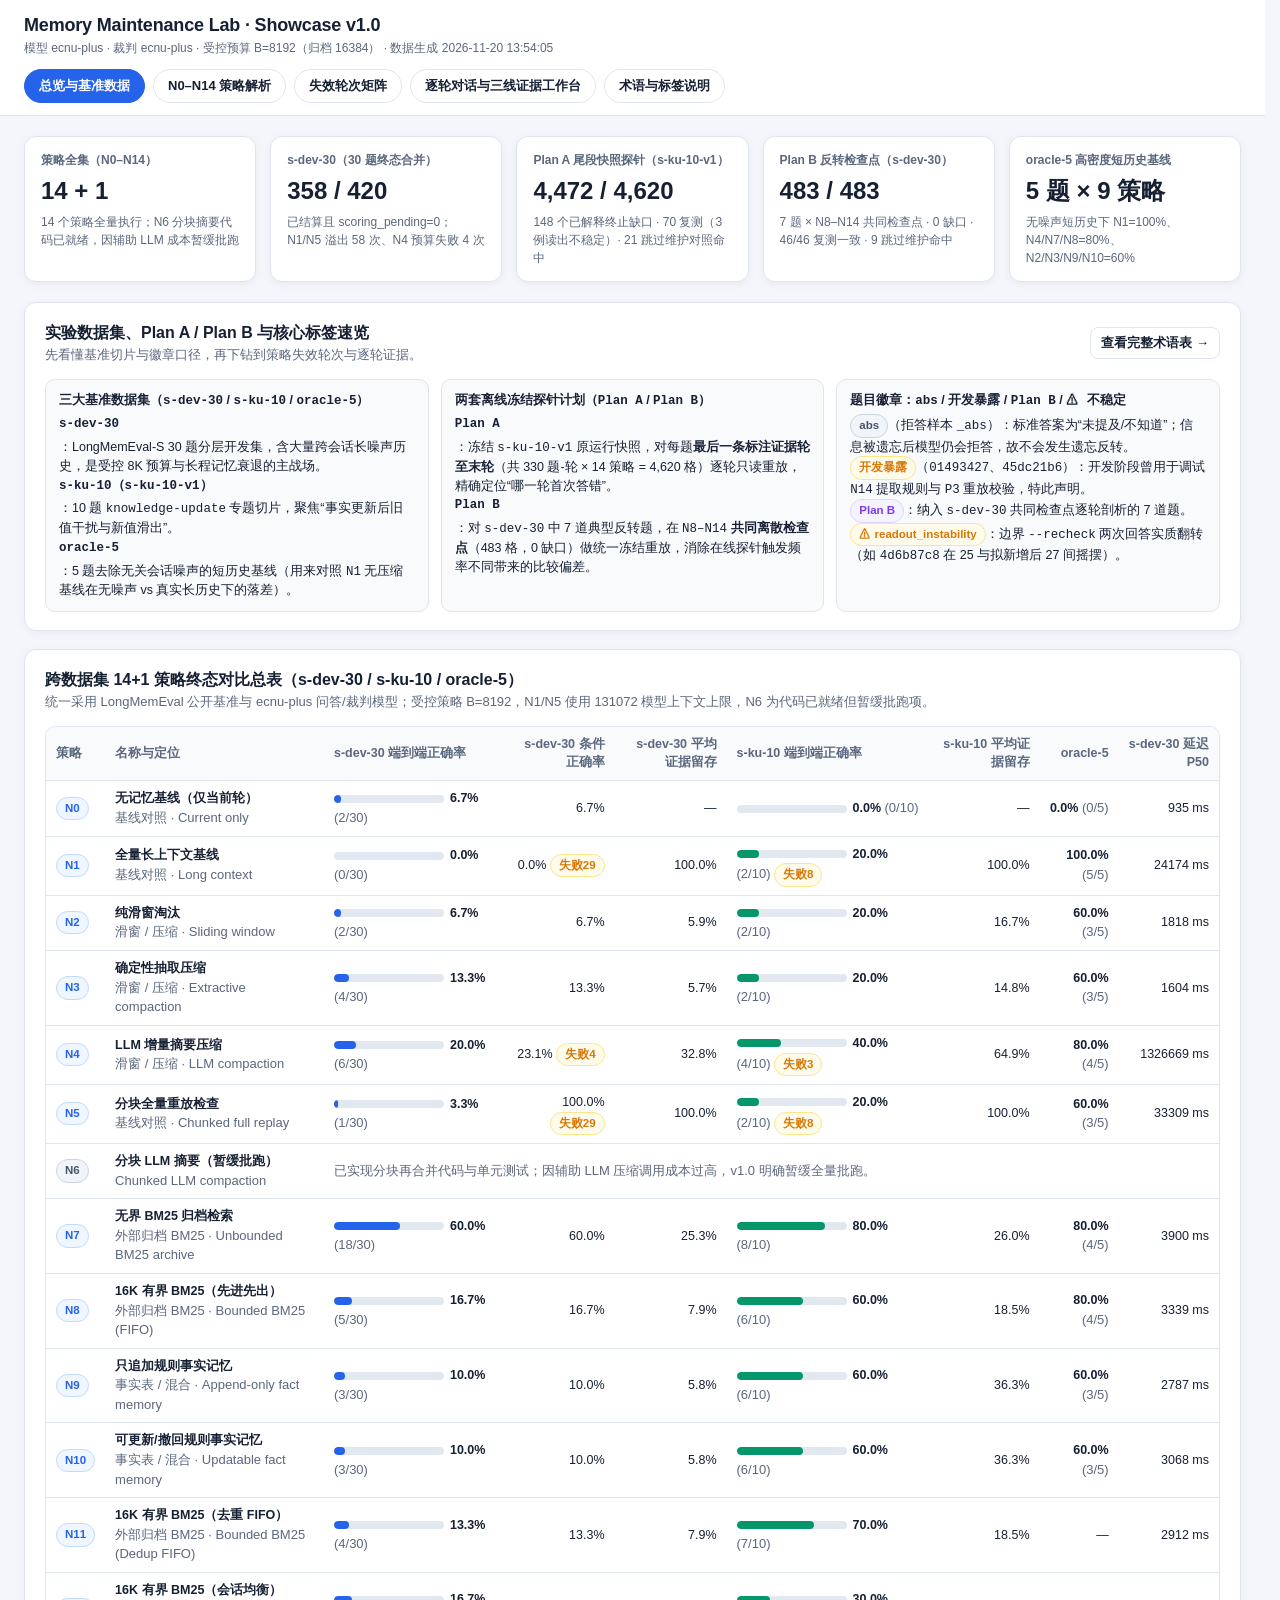
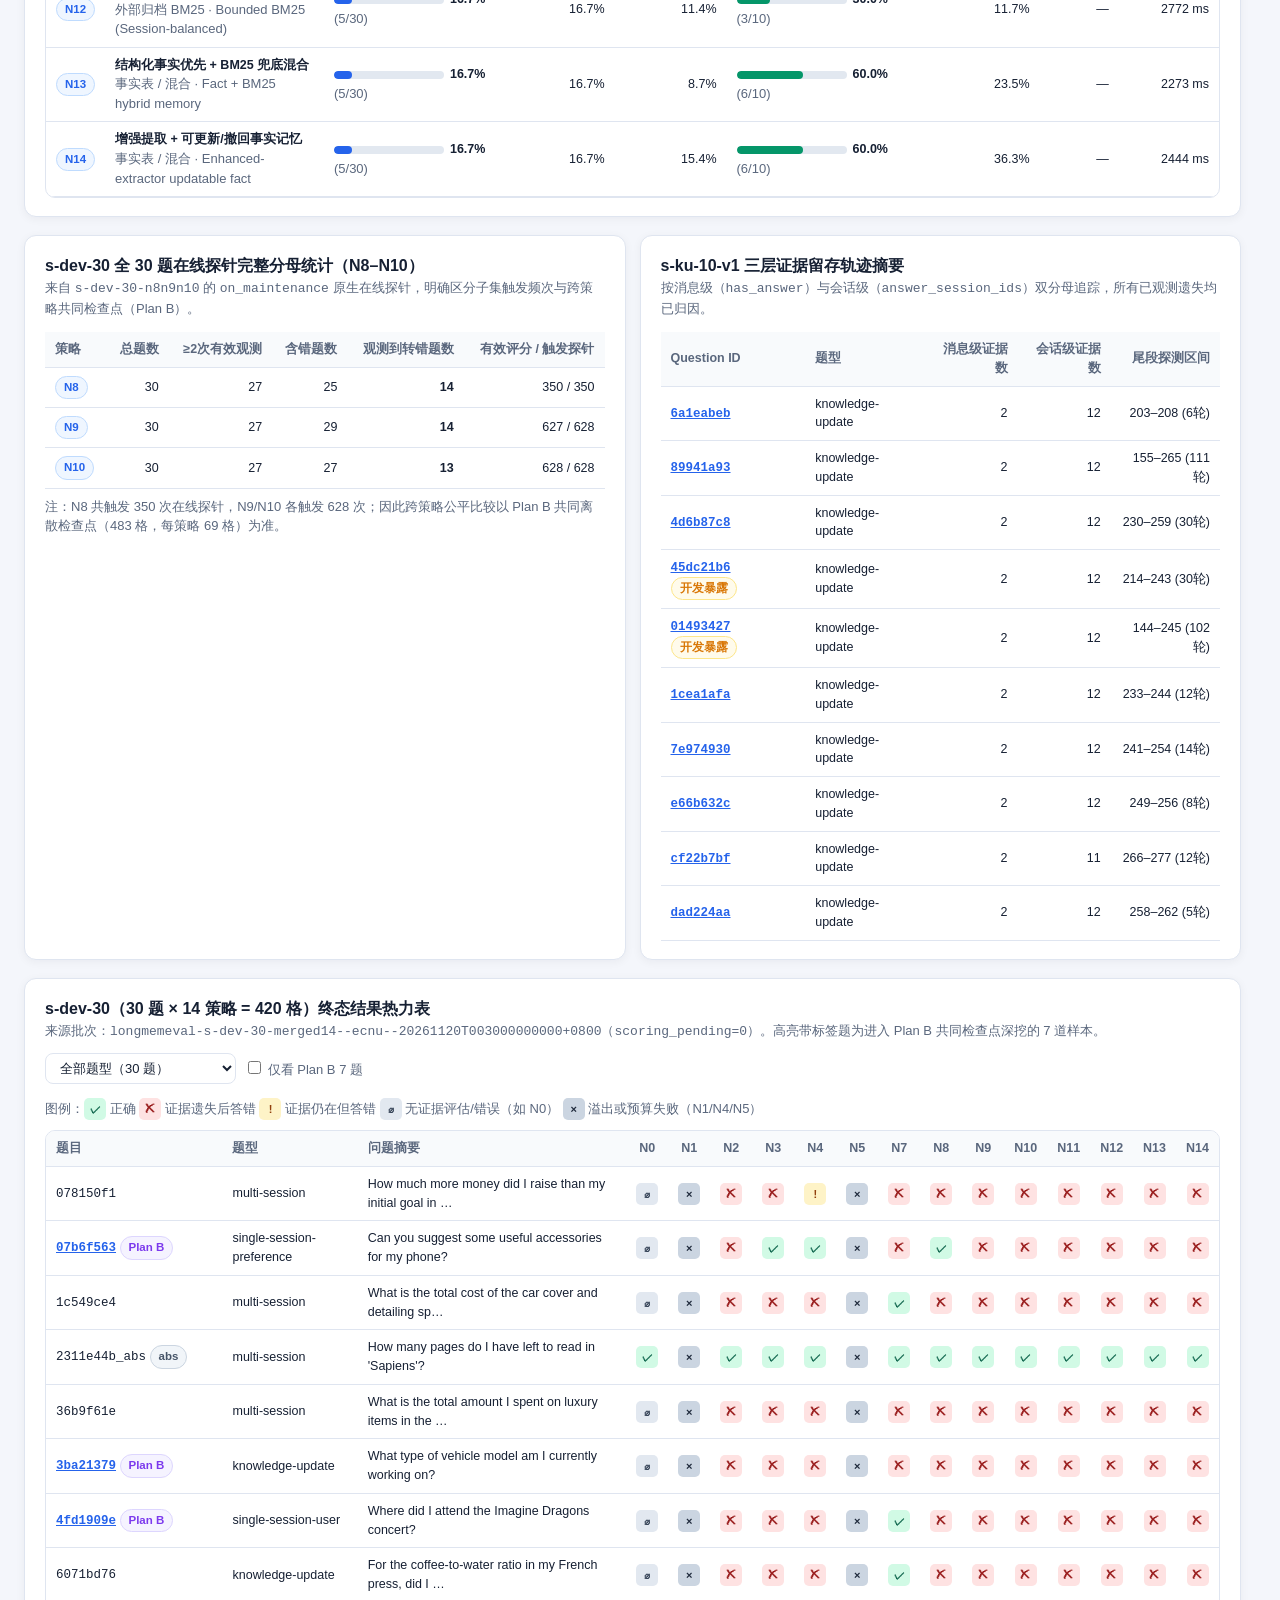
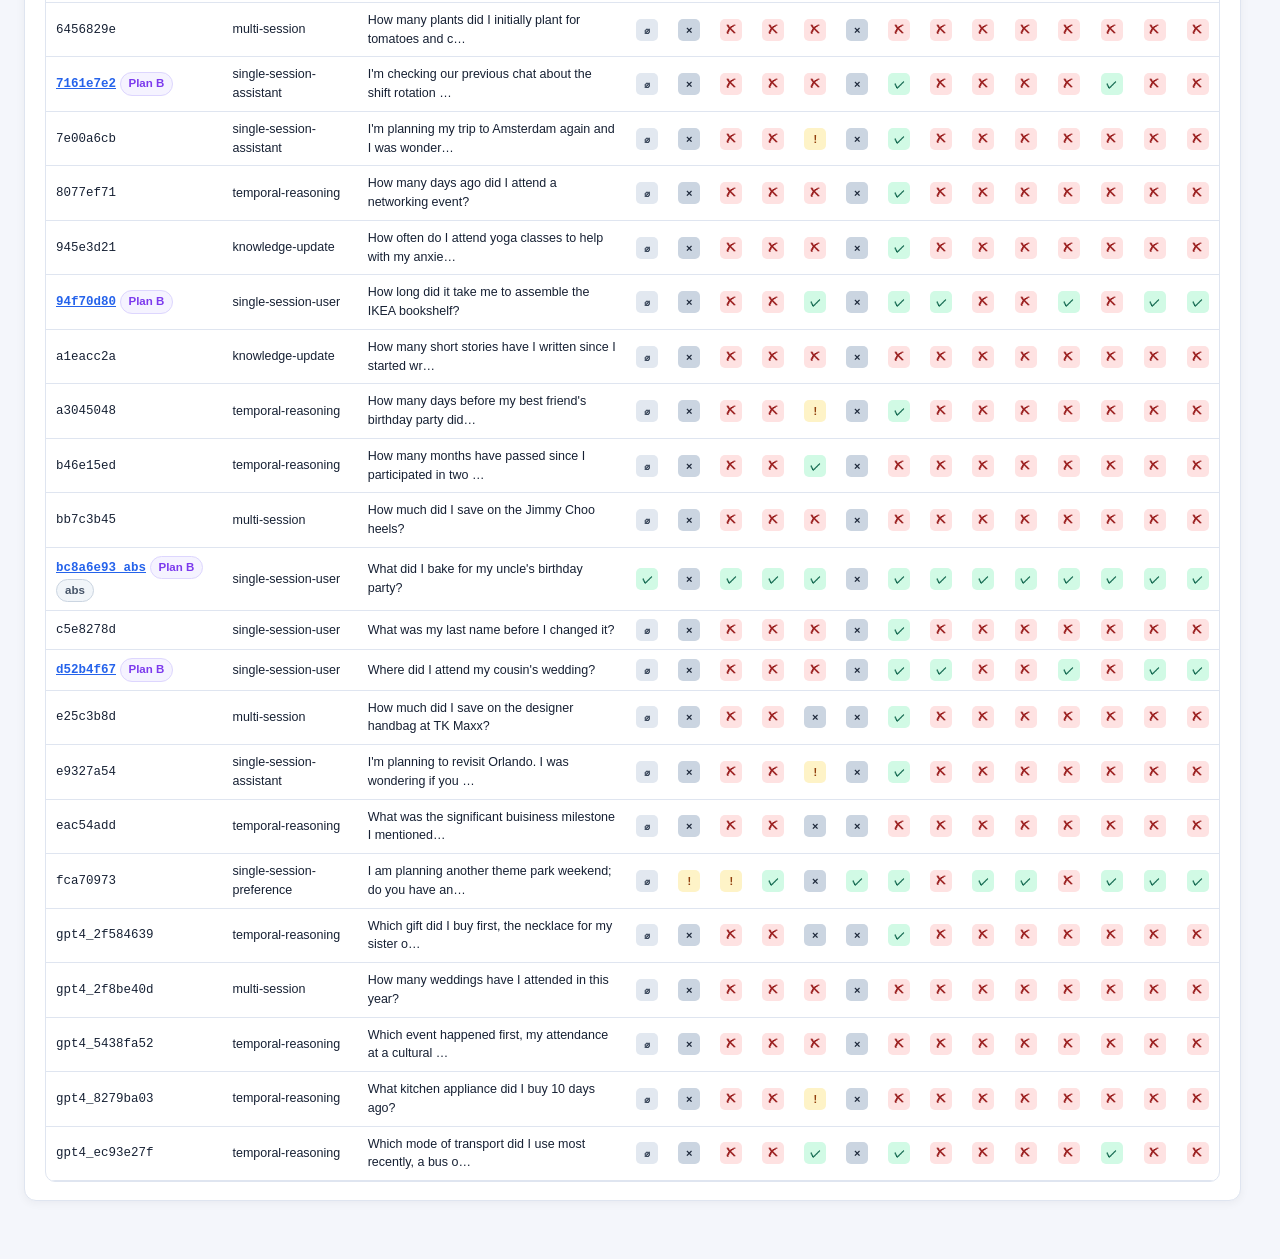
==== index.html @ a162df37 "Publish Showcase snapshot (2026-11-20 15:13:04 +0800)" ====
<!DOCTYPE html>
<html lang="zh-CN">
<head>
  <meta charset="UTF-8" />
  <meta name="viewport" content="width=device-width, initial-scale=1.0" />
  <title>Memory Maintenance Lab · Showcase v1.0（N0–N14 记忆维护失效轨迹与反事实对照）</title>
  <link rel="stylesheet" href="styles.css" />
</head>
<body>
  <header class="topbar">
    <div class="brand">
      <h1>Memory Maintenance Lab · Showcase v1.0</h1>
      <div class="sub" id="topbarMeta">冻结原运行 · 只读快照重放 · 同轮跳过维护对照 · 长程记忆失效轮次定位</div>
    </div>
    <nav class="nav-tabs" id="navTabs">
      <button type="button" class="nav-btn active" data-view="overview">总览与基准数据</button>
      <button type="button" class="nav-btn" data-view="strategies">N0–N14 策略解析</button>
      <button type="button" class="nav-btn" data-view="matrix">失效轮次矩阵</button>
      <button type="button" class="nav-btn" data-view="inspector">逐轮对话与三线证据工作台</button>
      <button type="button" class="nav-btn" data-view="glossary">术语与标签说明</button>
    </nav>
  </header>

  <main class="container">
    <!-- VIEW 1: OVERVIEW -->
    <section id="view-overview" class="panel-view active">
      <div class="kpi-grid" id="overviewKpis"></div>

      <div class="card">
        <div class="card-head">
          <div>
            <h2>实验数据集、Plan A / Plan B 与核心标签速览</h2>
            <div class="muted">先看懂基准切片与徽章口径，再下钻到策略失效轮次与逐轮证据。</div>
          </div>
          <button type="button" class="btn" id="btnOpenGlossary">查看完整术语表 →</button>
        </div>
        <div class="glossary-grid">
          <div class="glossary-item">
            <b>三大基准数据集（<code>s-dev-30</code> / <code>s-ku-10</code> / <code>oracle-5</code>）</b>
            <div><b><code>s-dev-30</code></b>：LongMemEval-S 30 题分层开发集，含大量跨会话长噪声历史，是受控 8K 预算与长程记忆衰退的主战场。<br>
            <b><code>s-ku-10</code>（<code>s-ku-10-v1</code>）</b>：10 题 <code>knowledge-update</code> 专题切片，聚焦“事实更新后旧值干扰与新值滑出”。<br>
            <b><code>oracle-5</code></b>：5 题去除无关会话噪声的短历史基线（用来对照 <code>N1</code> 无压缩基线在无噪声 vs 真实长历史下的落差）。</div>
          </div>
          <div class="glossary-item">
            <b>两套离线冻结探针计划（<code>Plan A</code> / <code>Plan B</code>）</b>
            <div><b><code>Plan A</code></b>：冻结 <code>s-ku-10-v1</code> 原运行快照，对每题<strong>最后一条标注证据轮至末轮</strong>（共 330 题-轮 × 14 策略 = 4,620 格）逐轮只读重放，精确定位“哪一轮首次答错”。<br>
            <b><code>Plan B</code></b>：对 <code>s-dev-30</code> 中 7 道典型反转题，在 <code>N8–N14</code> <strong>共同离散检查点</strong>（483 格，0 缺口）做统一冻结重放，消除在线探针触发频率不同带来的比较偏差。</div>
          </div>
          <div class="glossary-item">
            <b>题目徽章：<code>abs</code> / <code>开发暴露</code> / <code>Plan B</code> / <code>⚠ 不稳定</code></b>
            <div><span class="badge badge-muted">abs</span>（拒答样本 <code>_abs</code>）：标准答案为“未提及/不知道”；信息被遗忘后模型仍会拒答，故不会发生遗忘反转。<br>
            <span class="badge badge-warn">开发暴露</span>（<code>01493427</code>、<code>45dc21b6</code>）：开发阶段曾用于调试 <code>N14</code> 提取规则与 <code>P3</code> 重放校验，特此声明。<br>
            <span class="badge badge-purple">Plan B</span>：纳入 <code>s-dev-30</code> 共同检查点逐轮剖析的 7 道题。<br>
            <span class="badge badge-warn">⚠ readout_instability</span>：边界 <code>--recheck</code> 两次回答实质翻转（如 <code>4d6b87c8</code> 在 25 与拟新增后 27 间摇摆）。</div>
          </div>
        </div>
      </div>

      <div class="card">
        <div class="card-head">
          <div>
            <h2>跨数据集 14+1 策略终态对比总表（s-dev-30 / s-ku-10 / oracle-5）</h2>
            <div class="muted">统一采用 LongMemEval 公开基准与 ecnu-plus 问答/裁判模型；受控策略 B=8192，N1/N5 使用 131072 模型上下文上限，N6 为代码已就绪但暂缓批跑项。</div>
          </div>
        </div>
        <div class="table-wrap" id="benchmarkTableWrap"></div>
      </div>

      <div class="two-col">
        <div class="card">
          <div class="card-head">
            <div>
              <h3>s-dev-30 全 30 题在线探针完整分母统计（N8–N10）</h3>
              <div class="muted">来自 <code>s-dev-30-n8n9n10</code> 的 <code>on_maintenance</code> 原生在线探针，明确区分子集触发频次与跨策略共同检查点（Plan B）。</div>
            </div>
          </div>
          <div id="sdevOnlineSummary"></div>
        </div>
        <div class="card">
          <div class="card-head">
            <div>
              <h3>s-ku-10-v1 三层证据留存轨迹摘要</h3>
              <div class="muted">按消息级（<code>has_answer</code>）与会话级（<code>answer_session_ids</code>）双分母追踪，所有已观测遗失均已归因。</div>
            </div>
          </div>
          <div id="skuEvidenceSummary"></div>
        </div>
      </div>

      <div class="card">
        <div class="card-head">
          <div>
            <h3>s-dev-30（30 题 × 14 策略 = 420 格）终态结果热力表</h3>
            <div class="muted">来源批次：<code>longmemeval-s-dev-30-merged14--ecnu--20261120T003000000000+0800</code>（<code>scoring_pending=0</code>）。高亮带标签题为进入 Plan B 共同检查点深挖的 7 道样本。</div>
          </div>
          <div class="filter-bar">
            <select id="sdevTypeFilter">
              <option value="all">全部题型（30 题）</option>
            </select>
            <label class="muted"><input type="checkbox" id="sdevPlanBOnly" /> 仅看 Plan B 7 题</label>
          </div>
        </div>
        <div class="muted" style="margin-bottom:10px">
          图例：<span class="hm-dot hm-correct">✓</span> 正确
          <span class="hm-dot hm-lost">✗</span> 证据遗失后答错
          <span class="hm-dot hm-present-wrong">!</span> 证据仍在但答错
          <span class="hm-dot hm-no-ev">∅</span> 无证据评估/错误（如 N0）
          <span class="hm-dot hm-fail">×</span> 溢出或预算失败（N1/N4/N5）
        </div>
        <div class="table-wrap" id="sdevHeatmapWrap"></div>
      </div>
    </section>

    <!-- VIEW 2: STRATEGIES N0-N14 -->
    <section id="view-strategies" class="panel-view">
      <div class="card">
        <div class="card-head">
          <div>
            <h2>N0–N14 记忆维护策略设计谱系与实测影响</h2>
            <div class="muted">涵盖无记忆/全量基线、滑窗与摘要压缩、有界/无界 BM25 外部归档、结构化可更新事实表与混合读取。</div>
          </div>
          <div class="filter-bar" id="strategyFamilyFilter">
            <button type="button" class="pill-btn active" data-family="all">全部策略 (N0–N14)</button>
            <button type="button" class="pill-btn" data-family="baseline">基线对照</button>
            <button type="button" class="pill-btn" data-family="window_compact">滑窗 / 压缩</button>
            <button type="button" class="pill-btn" data-family="archive_bm25">外部归档 BM25</button>
            <button type="button" class="pill-btn" data-family="fact_hybrid">事实表 / 混合</button>
          </div>
        </div>
        <div class="strategy-grid" id="strategyCardsGrid"></div>
      </div>
    </section>

    <!-- VIEW 3: FAILURE MATRIX -->
    <section id="view-matrix" class="panel-view">
      <div class="card">
        <div class="card-head">
          <div>
            <h2>精选主打案例（Featured Cases · 一键直达失效轮次与跳过维护对照）</h2>
            <div class="muted">严格按协议口径区分“预算内跳过维护对照证明直接导致转错”与“区间维护/BM25 排序漂移/边界读出不稳定”。</div>
          </div>
        </div>
        <div class="featured-grid" id="featuredCasesGrid"></div>
      </div>

      <div class="card">
        <div class="card-head">
          <div>
            <h2 id="matrixTitle">失效区间矩阵 `(last_ok, first_reg]`</h2>
            <div class="muted" id="matrixSub">点击任意单元格，直接进入该题该策略的首次转错边界轮次。</div>
          </div>
          <div class="filter-bar">
            <button type="button" class="pill-btn active" data-plan="plan_a">Plan A · s-ku-10-v1（10 题 × 14 策略，4,472 探针）</button>
            <button type="button" class="pill-btn" data-plan="plan_b">Plan B · s-dev-30 反转专题（7 题 × N8–N14，483 探针）</button>
          </div>
        </div>
        <div id="planChecklistBanner" class="muted" style="margin-bottom:10px"></div>
        <details open style="margin-bottom:12px">
          <summary style="margin-top:0">单元格颜色与注释说明（点击展开 / 收起）</summary>
          <div class="glossary-grid" style="margin-top:8px">
            <div class="glossary-item">
              <span class="matrix-cell cell-cf-win" style="display:inline-block;margin-bottom:4px">★跳过答对→维护错</span>
              <div>区间 <code>(last_ok, first_reg]</code> 在 <code>first_reg</code> 做过 <code>--skip-maintenance</code>：跳过维护且 <code>≤8192</code> 预算内能答对、维持原维护则答错，证明该轮维护直接挤出了关键依据。</div>
            </div>
            <div class="glossary-item">
              <span class="matrix-cell cell-maint-reg" style="display:inline-block;margin-bottom:4px">含维护事件(k)</span>
              <div>区间内发生过 <code>k</code> 次维护或归档淘汰（<code>events.jsonl</code>）；因跳过即超 <code>8192</code>（<code>over_budget</code>）或未构造对照，严格标为“同轮/区间内发生维护与读出转错”。</div>
            </div>
            <div class="glossary-item">
              <span class="matrix-cell cell-drift-reg" style="display:inline-block;margin-bottom:4px">滑出/读出波动</span>
              <div>区间 <code>(last_ok, first_reg]</code> 内 <strong>0 次维护事件</strong>，说明由对转错源自新对话不断追加导致窗口位置自然滑出、注意力稀释或模型读出波动。</div>
            </div>
            <div class="glossary-item">
              <span class="matrix-cell cell-init-err" style="display:inline-block;margin-bottom:4px">Txxx首错 · 首次观测即错</span>
              <div>从探测起点第一轮就答错且后续未形成“先对后错”的退化区间（如 <code>N0</code> 无记忆或新旧值同窗歧义）；仅表示首次观测未答对，不等同于从未学到。</div>
            </div>
            <div class="glossary-item">
              <span class="matrix-cell cell-ok" style="display:inline-block;margin-bottom:4px">未转错 · N轮全对</span>
              <div>所有有效观测轮次均未出现由对转错；若原运行后期溢出，会附注原终态（如 <code>102轮 (overflow)</code>）提示未测满全程。</div>
            </div>
            <div class="glossary-item">
              <span class="matrix-cell cell-fail" style="display:inline-block;margin-bottom:4px">溢出 / 预算失败 · 缺口m</span>
              <div>进入探测区间前运行已提前终止（<code>overflow</code> 或 <code>N4</code> 预算超限），<code>m</code> 为缺失的有效轮数；附加 <b>⚠不稳定</b> 表示 <code>--recheck</code> 同一冻结输入两次回答实质翻转（<code>readout_instability</code>）。</div>
            </div>
          </div>
        </details>
        <div class="table-wrap" id="regressionMatrixWrap"></div>
      </div>
    </section>

    <!-- VIEW 4: TURN-BY-TURN INSPECTOR -->
    <section id="view-inspector" class="panel-view">
      <div class="card">
        <div class="inspector-controls">
          <div class="field">
            <label for="selPlan">数据集计划</label>
            <select id="selPlan">
              <option value="plan_a">Plan A · s-ku-10-v1（10 题尾段逐轮）</option>
              <option value="plan_b">Plan B · s-dev-30 反转题（7 题共同检查点）</option>
            </select>
          </div>
          <div class="field">
            <label for="selQuestion">题目（Question ID · 题型）</label>
            <select id="selQuestion"></select>
          </div>
          <div class="field">
            <label for="selStrategy">维护策略（Strategy）</label>
            <select id="selStrategy"></select>
          </div>
          <div class="field" style="display:flex; gap:6px; flex-wrap:wrap">
            <button type="button" class="btn" id="btnPrevTurn">← 上一轮</button>
            <button type="button" class="btn" id="btnNextTurn">下一轮 →</button>
            <button type="button" class="btn btn-primary" id="btnJumpReg">跳至首次转错轮</button>
          </div>
        </div>
      </div>

      <div class="card" id="questionHeaderCard"></div>

      <div class="card">
        <div class="card-head">
          <div>
            <h3>同题跨策略失效时间轴对比（点击任意色块直接跳转）</h3>
            <div class="muted">在同一题目时间轴上对比不同策略在哪一轮首次失去记忆支撑（黑框=首次转错轮 `first_regression_turn`；绿色=对；红色=错；灰色=终止缺口）。</div>
          </div>
        </div>
        <div class="timeline-grid" id="multiStrategyTimeline"></div>
      </div>

      <div class="card">
        <div class="card-head">
          <div>
            <h3>当前策略探测轮次导航</h3>
            <div class="muted">
              <span class="dot-maint"></span> 含维护事件
              &nbsp;&nbsp;<span class="dot-cf"></span> 含跳过维护对照
              &nbsp;&nbsp;<span class="dot-rc"></span> 含边界复测
              &nbsp;&nbsp;<span class="badge badge-warn">金框</span> 首次转错轮
            </div>
          </div>
          <div id="currentStrategyStats" class="muted"></div>
        </div>
        <div class="turn-pills" id="turnPills"></div>
      </div>

      <div id="turnDetailMount"></div>
    </section>

    <!-- VIEW 5: GLOSSARY -->
    <section id="view-glossary" class="panel-view">
      <div class="card">
        <div class="card-head">
          <div>
            <h2>数据集、实验计划（Plan A / B）与徽章/指标完整说明</h2>
            <div class="muted">本页汇总 Showcase 中出现的所有实验切片名称、回放协议口径与标签含义，便于随时核对。</div>
          </div>
        </div>
        <div class="glossary-grid">
          <div class="glossary-item">
            <b>1. <code>s-dev-30</code>（<code>s-dev-30-merged14</code>）</b>
            从公开 LongMemEval-S 抽取的 30 题分层开发集，覆盖 single-session、multi-session、temporal-reasoning、knowledge-update、preference 与拒答题（<code>_abs</code>）。单题通常超过 200–500 轮对话，真实检验 8192 预算下的长程记忆维护能力；总表共 420 格（30 题 × 14 策略，358 结算 + 58 溢出 + 4 预算错误，<code>scoring_pending=0</code>）。
          </div>
          <div class="glossary-item">
            <b>2. <code>s-ku-10</code>（<code>s-ku-10-v1</code>）</b>
            LongMemEval-S 中的 10 题 <code>knowledge-update</code>（知识更新）专题切片，考察用户偏好或状态多次更新后，记忆系统是否会误用过时旧值、或把关键依据淘汰出窗口。
          </div>
          <div class="glossary-item">
            <b>3. <code>oracle-5</code></b>
            仅保留关键会话的 5 题短历史高密度基线，用于证明 <code>N1</code>（131K 全量上下文）在无干扰短历史下能拿到 100%（5/5），但在真实长噪声历史 <code>s-dev-30</code> 下会 29/30 溢出崩盘。
          </div>
          <div class="glossary-item">
            <b>4. <code>Plan A</code>（尾段逐轮离线快照重放）</b>
            针对 <code>s-ku-10-v1</code> 原运行（保存了每轮 <code>snapshots/turn_*.json</code>）的冻结重放计划。探测区间为每题“最后一条标注证据轮至末轮”（合计 330 个题-轮 × 14 策略 = 4,620 格，4,472 格完成探针、148 格为 <code>N1/N4/N5</code> 提前终止缺口），用于定位每题每个策略在哪一轮首次答错。
          </div>
          <div class="glossary-item">
            <b>5. <code>Plan B</code>（<code>s-dev-30</code> 反转题共同检查点）</b>
            从 <code>s-dev-30</code> 挑选 7 道发生过正误反转的样本，在 <code>N8–N14</code> 七个策略的共同离散检查点上执行冻结重放（483 格，0 缺口），解决原运行在线探针只在各自维护轮触发（N8 350 次 vs N9/N10 628 次）导致无法同轴对比的问题。
          </div>
          <div class="glossary-item">
            <b>6. <code>abs</code> / <code>拒答样本 (_abs)</code></b>
            LongMemEval 中后缀带 <code>_abs</code> 的不可回答/拒答题（如 <code>bc8a6e93_abs</code>）。其标准答案要求模型回答“没有提到相关偏好”。由于遗忘历史会让模型更容易回答“不知道”，这类题不会因记忆丢失而由对转错，必须单列以免稀释失效率分析。
          </div>
          <div class="glossary-item">
            <b>7. <code>开发暴露</code>（<code>01493427</code>、<code>45dc21b6</code>）</b>
            在 <code>s-ku-10</code> 中，这两道公开题曾在研发期间用于检查真实对话抽取通路，并暴露了 <code>N14</code> 前端提取规则改进与 <code>P3</code> 快照重放验收，因此按科研透明度要求显式打上“开发暴露”标记。
          </div>
          <div class="glossary-item">
            <b>8. <code>⚠ readout_instability</code>（读出不稳定）</b>
            在边界 <code>--recheck</code> 中，使用与主探针完全相同（<code>request_sha256</code> 一致）的冻结输入重放一次：若回答实质改变且裁判结果翻转，标为 <code>readout_instability</code>（如 <code>4d6b87c8</code> 在“25”与“拟新增两部后 27”间摇摆）；若回答不变仅裁判翻转则标为 <code>scoring_inconsistent</code>。
          </div>
          <div class="glossary-item">
            <b>9. 三类回答来源与转错区间 <code>(last_ok, first_reg]</code></b>
            <b>Dataset Assistant Original</b>：原对话历史中的助手回复；<b>direct_final</b>：原批次运行到末轮后 <code>turn_{N+1}</code> 的终态回答；<b>snapshot_readout</b>：在冻结的 <code>turn_N</code> 快照上只读探针得到的当轮回答。<br>
            <b><code>(last_ok, first_reg]</code></b>：严格要求退化前存在 <code>correct=True</code> 的 <code>last_ok</code>（若中途有 API 缺口会桥接并标出），区分于可能早于答对轮出现的 <code>first_observed_error_turn</code>。
          </div>
          <div class="glossary-item">
            <b>10. 同轮跳过维护对照（<code>--skip-maintenance</code>）</b>
            构造 <code>turn_{t-1} + ex_t</code>（同样看到本轮对话、但跳过本轮维护动作）的对照请求：若总估算 token ≤ 8192（<code>fits_budget=true</code>）且跳过维护能答对、维持原维护结果答错，方可标注 <b>★ 跳过答对→维护错</b>；若跳过即超出 8192（<code>over_budget</code>，如 <code>N7/N8/N11/N12/N13</code>），则仅展示相邻快照与维护事件差异。
          </div>
        </div>
      </div>
    </section>
  </main>

  <script src="data/overview.js"></script>
  <script src="app.js"></script>
</body>
</html>
---- styles.css ----
:root {
  --bg: #f4f6fb;
  --surface: #ffffff;
  --surface-alt: #f8fafc;
  --border: #dfe5f0;
  --text: #162033;
  --text-muted: #5a677d;
  --accent: #2563eb;
  --accent-soft: #eff6ff;
  --ok: #059669;
  --ok-soft: #ecfdf5;
  --warn: #d97706;
  --warn-soft: #fffbeb;
  --err: #dc2626;
  --err-soft: #fef2f2;
  --purple: #7c3aed;
  --purple-soft: #f5f3ff;
  --slate-code: #0f172a;
  --slate-code-text: #e2e8f0;
  --radius: 12px;
  --shadow: 0 2px 10px rgba(15, 23, 42, 0.05);
}

* {
  box-sizing: border-box;
}

html {
  scrollbar-gutter: stable;
  overflow-y: scroll;
  overflow-anchor: none;
}

body {
  margin: 0;
  overflow-anchor: none;
  font-family: -apple-system, BlinkMacSystemFont, "Segoe UI", Roboto, "PingFang SC", "Noto Sans SC", sans-serif;
  background: var(--bg);
  color: var(--text);
  line-height: 1.5;
}

code, pre, .mono {
  font-family: ui-monospace, SFMono-Regular, Menlo, Monaco, Consolas, monospace;
}

.topbar {
  position: relative;
  background: #ffffff;
  border-bottom: 1px solid var(--border);
  padding: 12px 24px;
  display: flex;
  flex-wrap: wrap;
  align-items: center;
  justify-content: space-between;
  gap: 12px;
}

.brand h1 {
  margin: 0;
  font-size: 18px;
  font-weight: 700;
  letter-spacing: -0.01em;
}

.brand .sub {
  font-size: 12px;
  color: var(--text-muted);
}

.nav-tabs {
  display: flex;
  flex-wrap: wrap;
  gap: 8px;
}

.nav-btn {
  border: 1px solid var(--border);
  background: var(--surface);
  color: var(--text);
  padding: 7px 14px;
  border-radius: 999px;
  cursor: pointer;
  font-size: 13px;
  font-weight: 600;
  transition: all 0.15s ease;
}

.nav-btn:hover {
  border-color: var(--accent);
  color: var(--accent);
}

.nav-btn.active {
  background: var(--accent);
  border-color: var(--accent);
  color: #fff;
}

.container {
  max-width: 1460px;
  margin: 0 auto;
  padding: 20px 24px 48px;
}

.panel-view {
  display: none;
}

.panel-view.active {
  display: block;
}

.kpi-grid {
  display: grid;
  grid-template-columns: repeat(auto-fit, minmax(220px, 1fr));
  gap: 14px;
  margin-bottom: 20px;
}

.kpi-card {
  background: var(--surface);
  border: 1px solid var(--border);
  border-radius: var(--radius);
  padding: 14px 16px;
  box-shadow: var(--shadow);
}

.kpi-card .label {
  font-size: 12px;
  color: var(--text-muted);
  font-weight: 600;
}

.kpi-card .val {
  font-size: 24px;
  font-weight: 700;
  margin: 4px 0;
}

.kpi-card .desc {
  font-size: 12px;
  color: var(--text-muted);
}

.card {
  background: var(--surface);
  border: 1px solid var(--border);
  border-radius: var(--radius);
  padding: 18px 20px;
  box-shadow: var(--shadow);
  margin-bottom: 18px;
}

.card-head {
  display: flex;
  flex-wrap: wrap;
  align-items: center;
  justify-content: space-between;
  gap: 12px;
  margin-bottom: 14px;
}

.card-head h2, .card-head h3 {
  margin: 0;
  font-size: 16px;
}

.muted {
  color: var(--text-muted);
  font-size: 13px;
}

.badge {
  display: inline-flex;
  align-items: center;
  gap: 4px;
  padding: 2px 8px;
  border-radius: 999px;
  font-size: 11.5px;
  font-weight: 600;
  border: 1px solid transparent;
  white-space: nowrap;
}

.badge-ok { background: var(--ok-soft); color: var(--ok); border-color: #a7f3d0; }
.badge-err { background: var(--err-soft); color: var(--err); border-color: #fecaca; }
.badge-warn { background: var(--warn-soft); color: var(--warn); border-color: #fde68a; }
.badge-accent { background: var(--accent-soft); color: var(--accent); border-color: #bfdbfe; }
.badge-purple { background: var(--purple-soft); color: var(--purple); border-color: #ddd6fe; }
.badge-muted { background: #f1f5f9; color: #475569; border-color: #cbd5e1; }

.table-wrap {
  overflow-x: auto;
  border: 1px solid var(--border);
  border-radius: 10px;
}

table {
  width: 100%;
  border-collapse: collapse;
  font-size: 12.5px;
}

th, td {
  padding: 8px 10px;
  border-bottom: 1px solid var(--border);
  text-align: left;
  vertical-align: middle;
}

th {
  background: var(--surface-alt);
  font-weight: 700;
  color: var(--text-muted);
}

tr:hover td {
  background: #f8fbff;
}

.num {
  text-align: right;
  font-variant-numeric: tabular-nums;
}

.bar-track {
  width: 110px;
  height: 8px;
  background: #e2e8f0;
  border-radius: 999px;
  overflow: hidden;
  display: inline-block;
  vertical-align: middle;
  margin-right: 6px;
}

.bar-fill {
  height: 100%;
  background: var(--accent);
  border-radius: 999px;
}

.bar-fill.ok { background: var(--ok); }
.bar-fill.purple { background: var(--purple); }

.filter-bar {
  display: flex;
  flex-wrap: wrap;
  gap: 8px;
  align-items: center;
}

.pill-btn {
  border: 1px solid var(--border);
  background: var(--surface-alt);
  color: var(--text);
  padding: 5px 12px;
  border-radius: 999px;
  font-size: 12px;
  font-weight: 600;
  cursor: pointer;
}

.pill-btn.active {
  background: var(--text);
  color: #fff;
  border-color: var(--text);
}

select, button.btn {
  padding: 6px 10px;
  border-radius: 8px;
  border: 1px solid var(--border);
  background: var(--surface);
  color: var(--text);
  font-size: 13px;
}

button.btn {
  cursor: pointer;
  font-weight: 600;
}

button.btn:hover {
  border-color: var(--accent);
  color: var(--accent);
}

button.btn-primary {
  background: var(--accent);
  color: #fff;
  border-color: var(--accent);
}

button.btn-primary:hover {
  color: #fff;
  opacity: 0.92;
}

/* Strategy cards */
.strategy-grid {
  display: grid;
  grid-template-columns: repeat(auto-fill, minmax(330px, 1fr));
  gap: 14px;
}

.strategy-card {
  background: var(--surface);
  border: 1px solid var(--border);
  border-radius: var(--radius);
  padding: 15px 16px;
  box-shadow: var(--shadow);
  display: flex;
  flex-direction: column;
  gap: 8px;
}

.strategy-card.deferred {
  border-style: dashed;
  background: #fafafa;
}

.strategy-card .top {
  display: flex;
  justify-content: space-between;
  align-items: flex-start;
  gap: 8px;
}

.strategy-card .sid {
  font-size: 16px;
  font-weight: 800;
  color: var(--accent);
}

.strategy-card .kv {
  font-size: 12px;
  display: grid;
  grid-template-columns: 78px 1fr;
  gap: 4px 8px;
}

.strategy-card .kv .k {
  color: var(--text-muted);
  font-weight: 600;
}

.strategy-metrics {
  display: grid;
  grid-template-columns: repeat(3, 1fr);
  gap: 6px;
  margin-top: 4px;
  padding-top: 8px;
  border-top: 1px dashed var(--border);
  font-size: 11.5px;
}

.strategy-metrics .mcell {
  background: var(--surface-alt);
  padding: 6px 8px;
  border-radius: 8px;
}

/* Featured cases strip */
.featured-grid {
  display: grid;
  grid-template-columns: repeat(auto-fit, minmax(280px, 1fr));
  gap: 12px;
  margin-bottom: 18px;
}

.featured-card {
  border: 1px solid var(--border);
  border-radius: 10px;
  padding: 12px 14px;
  background: var(--surface-alt);
  cursor: pointer;
  transition: border-color 0.15s ease, background-color 0.15s ease;
}

.featured-card:hover {
  border-color: var(--accent);
  background: #fff;
}

/* Matrix cells */
.matrix-cell {
  cursor: pointer;
  border-radius: 6px;
  padding: 5px 7px;
  font-size: 11.5px;
  font-weight: 600;
  text-align: center;
  border: 1px solid transparent;
  transition: border-color 0.1s ease, box-shadow 0.1s ease;
}

.matrix-cell:hover {
  border-color: var(--text);
  box-shadow: inset 0 0 0 1px var(--text);
}

.id-link-btn {
  background: none;
  border: none;
  padding: 0;
  color: var(--accent);
  font-weight: 700;
  cursor: pointer;
  text-decoration: underline;
  font-size: inherit;
}

.id-link-btn:hover {
  color: #1d4ed8;
}

.glossary-grid {
  display: grid;
  grid-template-columns: repeat(auto-fit, minmax(300px, 1fr));
  gap: 12px;
}

.glossary-item {
  border: 1px solid var(--border);
  background: var(--surface-alt);
  border-radius: 10px;
  padding: 11px 13px;
  font-size: 12.5px;
}

.glossary-item b {
  display: block;
  margin-bottom: 4px;
  color: var(--text);
}

.header-quote-fixed {
  min-height: 108px;
  max-height: 190px;
  overflow-y: auto;
  overscroll-behavior: contain;
}

#turnDetailMount {
  min-height: 460px;
}

.cell-cf-win { background: #fef2f2; color: #b91c1c; border-color: #fca5a5; }
.cell-maint-reg { background: #fff7ed; color: #c2410c; border-color: #fdba74; }
.cell-drift-reg { background: #fefce8; color: #a16207; border-color: #fde047; }
.cell-ok { background: #ecfdf5; color: #047857; border-color: #a7f3d0; }
.cell-init-err { background: #f3e8ff; color: #6d28d9; border-color: #d8b4fe; }
.cell-fail { background: #f1f5f9; color: #475569; border-color: #cbd5e1; }

/* Terminal heatmap dots */
.hm-dot {
  display: inline-block;
  width: 22px;
  height: 22px;
  line-height: 22px;
  text-align: center;
  border-radius: 5px;
  font-size: 11px;
  font-weight: 700;
}
.hm-correct { background: #d1fae5; color: #065f46; }
.hm-lost { background: #fee2e2; color: #991b1b; }
.hm-present-wrong { background: #fef3c7; color: #92400e; }
.hm-no-ev { background: #e2e8f0; color: #334155; }
.hm-fail { background: #cbd5e1; color: #1e293b; }

/* Inspector */
.inspector-controls {
  display: grid;
  grid-template-columns: repeat(auto-fit, minmax(220px, 1fr));
  gap: 12px;
  align-items: end;
}

.field label {
  display: block;
  font-size: 12px;
  font-weight: 700;
  color: var(--text-muted);
  margin-bottom: 4px;
}

.field select {
  width: 100%;
}

.turn-pills {
  display: flex;
  flex-wrap: wrap;
  gap: 5px;
  max-height: 150px;
  overflow-y: auto;
  overscroll-behavior: contain;
  padding: 8px;
  background: var(--surface-alt);
  border: 1px solid var(--border);
  border-radius: 10px;
}

.turn-pill {
  border: 1px solid var(--border);
  background: #fff;
  padding: 3px 8px;
  border-radius: 6px;
  font-size: 11.5px;
  font-weight: 600;
  cursor: pointer;
  display: inline-flex;
  align-items: center;
  gap: 4px;
}

.turn-pill.ok { background: #ecfdf5; border-color: #a7f3d0; color: #065f46; }
.turn-pill.err { background: #fef2f2; border-color: #fecaca; color: #991b1b; }
.turn-pill.gap { background: #f1f5f9; border-color: #cbd5e1; color: #475569; }
.turn-pill.reg-point { box-shadow: 0 0 0 2px #f59e0b; }
.turn-pill.active { outline: 2px solid var(--accent); outline-offset: 1px; font-weight: 800; }

.dot-maint { width: 6px; height: 6px; border-radius: 50%; background: var(--purple); display: inline-block; }
.dot-cf { width: 6px; height: 6px; border-radius: 50%; background: var(--accent); display: inline-block; }
.dot-rc { width: 6px; height: 6px; border-radius: 50%; background: var(--warn); display: inline-block; }

.timeline-grid {
  display: flex;
  flex-direction: column;
  gap: 6px;
}

.tl-row {
  display: grid;
  grid-template-columns: 76px 150px 1fr;
  align-items: center;
  gap: 8px;
  font-size: 12px;
}

.tl-strip {
  display: flex;
  flex-wrap: wrap;
  gap: 2px;
}

.tl-tick {
  width: 10px;
  height: 16px;
  border-radius: 2px;
  cursor: pointer;
}
.tl-tick.ok { background: #34d399; }
.tl-tick.err { background: #f87171; }
.tl-tick.gap { background: #cbd5e1; }
.tl-tick.reg { box-shadow: inset 0 0 0 2px #1e293b; }
.tl-tick.curr { outline: 2px solid var(--accent); }

.two-col {
  display: grid;
  grid-template-columns: repeat(auto-fit, minmax(360px, 1fr));
  gap: 14px;
}

.three-rows {
  display: flex;
  flex-direction: column;
  gap: 14px;
}

.evidence-row {
  border: 1px solid var(--border);
  border-radius: 10px;
  padding: 14px 16px;
  background: var(--surface-alt);
}

.evidence-row h4 {
  margin: 0 0 8px;
  font-size: 14px;
  display: flex;
  flex-wrap: wrap;
  align-items: center;
  gap: 8px;
}

.code-box {
  background: var(--slate-code);
  color: var(--slate-code-text);
  border-radius: 8px;
  padding: 10px 12px;
  font-size: 12px;
  white-space: pre-wrap;
  word-break: break-word;
  max-height: 280px;
  overflow-y: auto;
  overscroll-behavior: contain;
  margin: 6px 0 0;
}

.quote-box {
  background: #fff;
  border: 1px solid var(--border);
  border-radius: 8px;
  padding: 10px 12px;
  font-size: 13px;
  white-space: pre-wrap;
  word-break: break-word;
}

.cf-grid {
  display: grid;
  grid-template-columns: repeat(auto-fit, minmax(320px, 1fr));
  gap: 14px;
}

.cf-box {
  border: 1px solid var(--border);
  border-radius: 10px;
  padding: 12px 14px;
  background: #fff;
}

.cf-box.win { border-color: #6ee7b7; background: #f0fdf4; }
.cf-box.lose { border-color: #fca5a5; background: #fef2f2; }

details summary {
  cursor: pointer;
  font-size: 12.5px;
  font-weight: 600;
  color: var(--accent);
  margin-top: 6px;
}
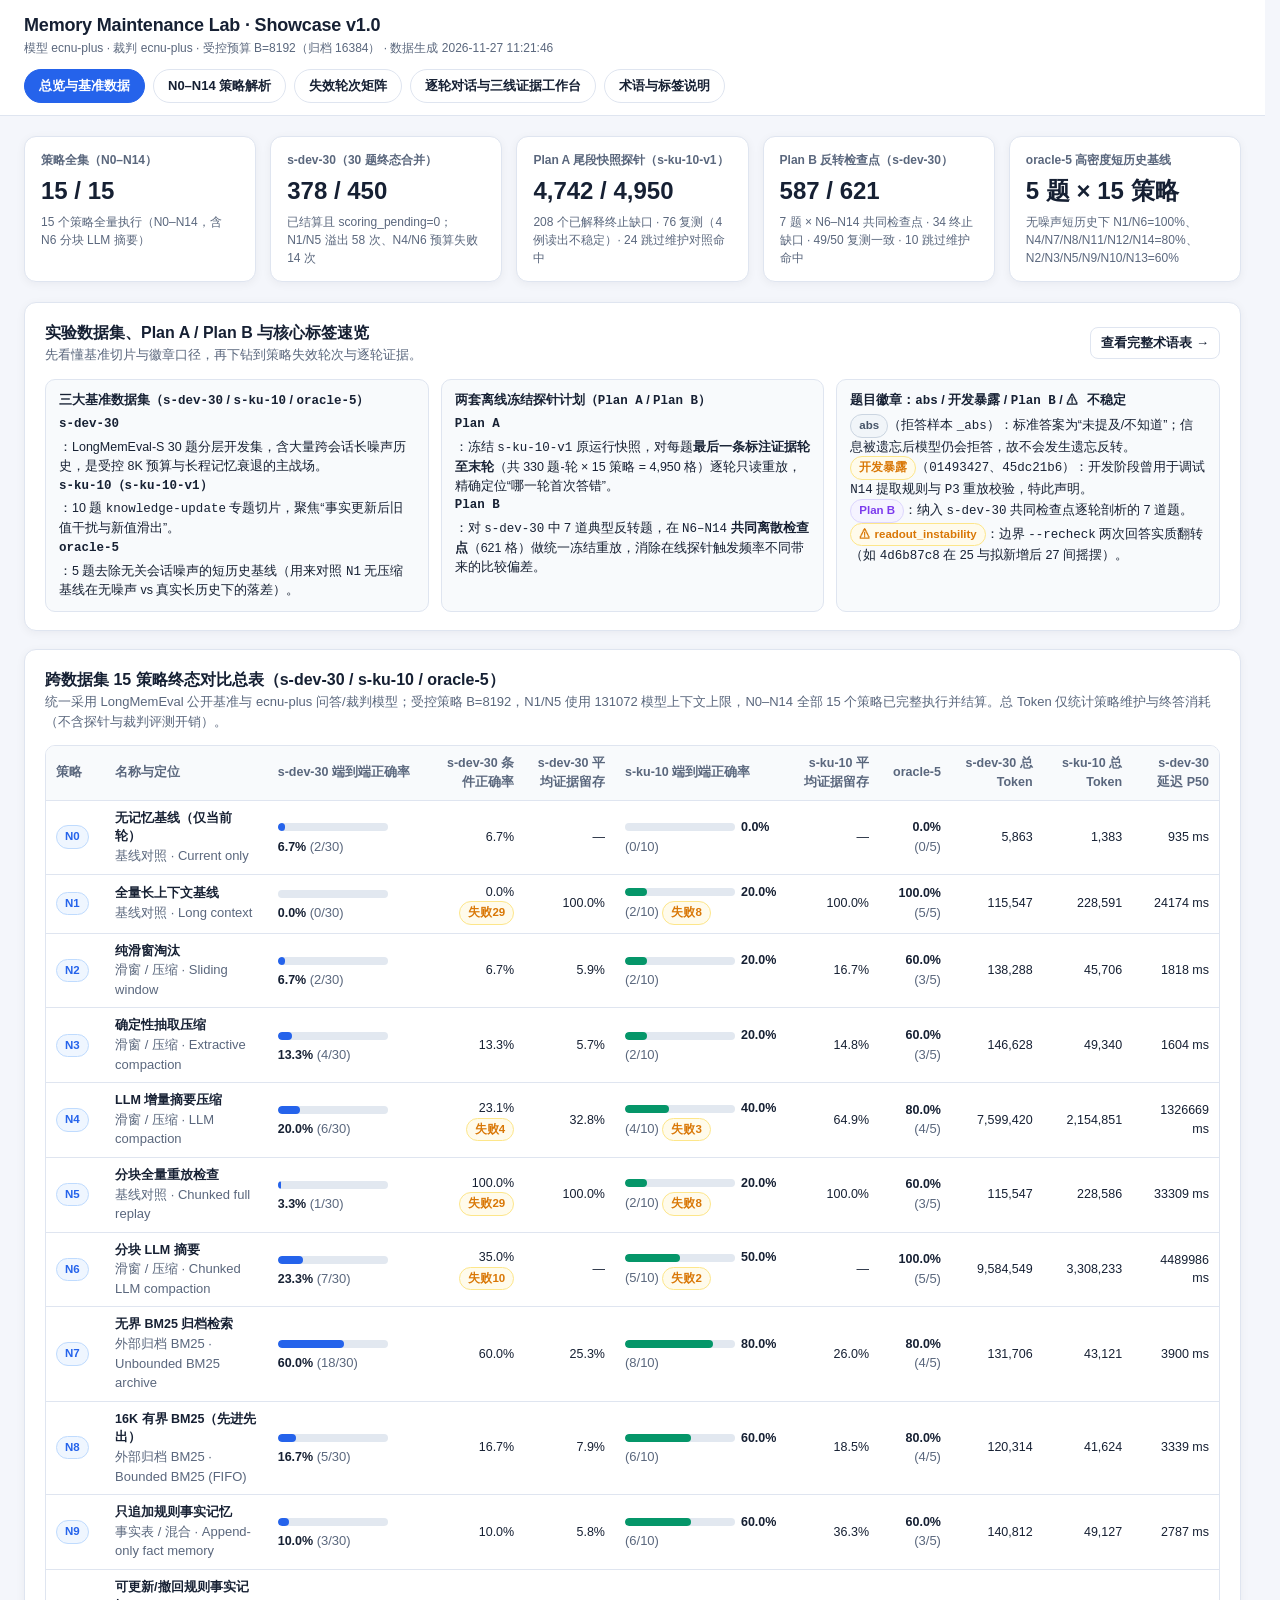
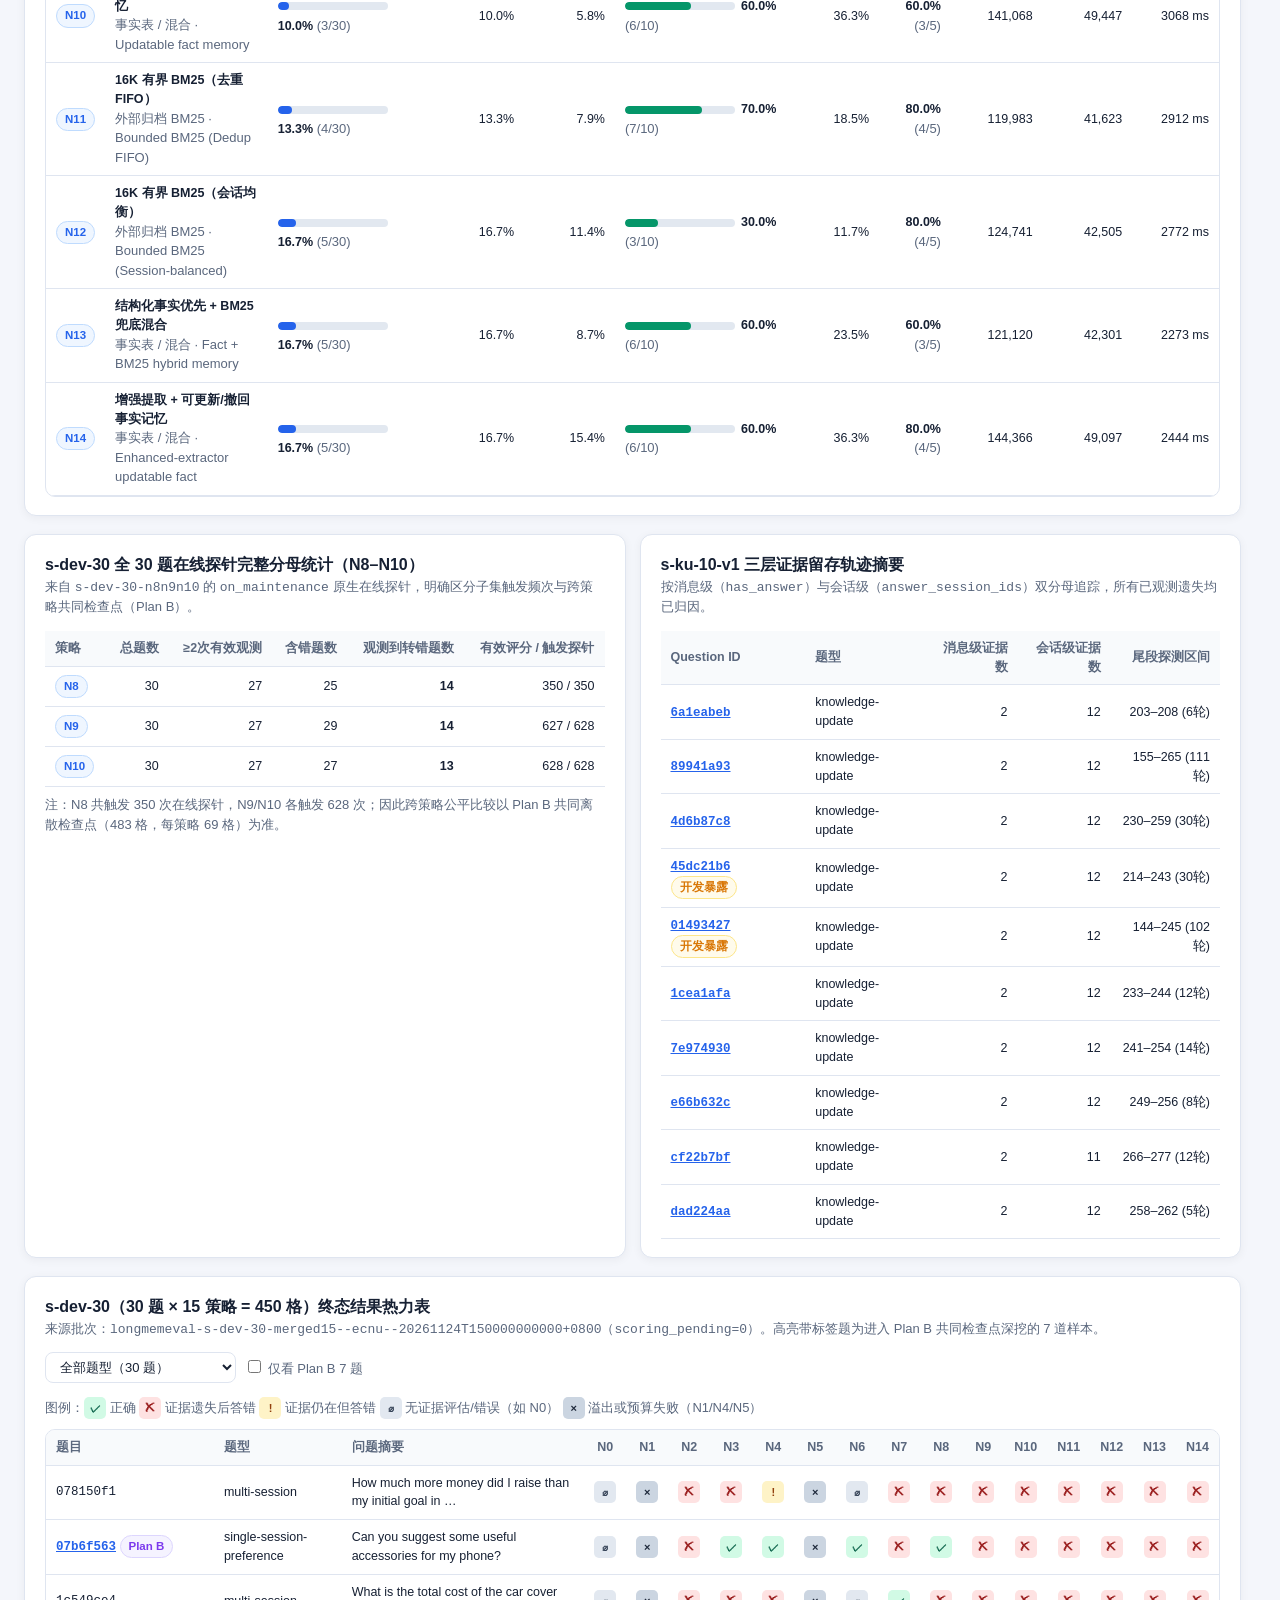
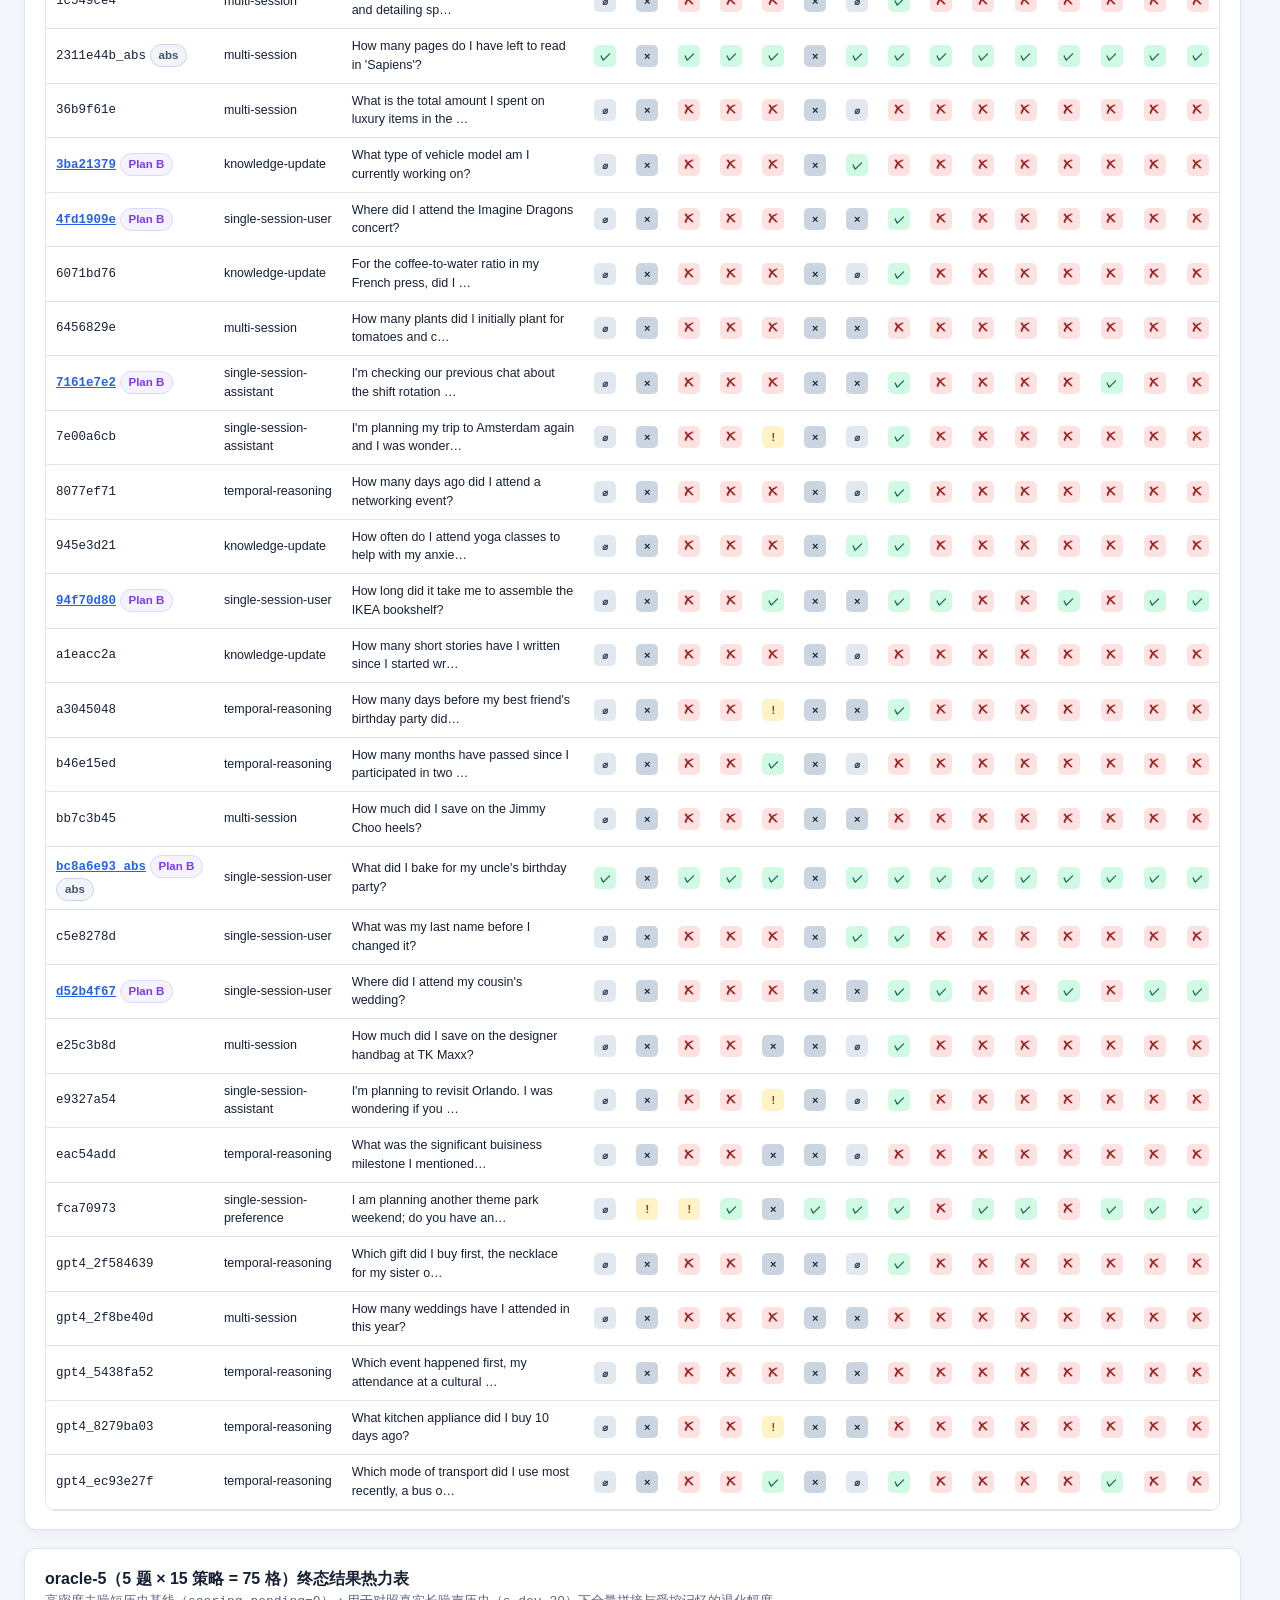
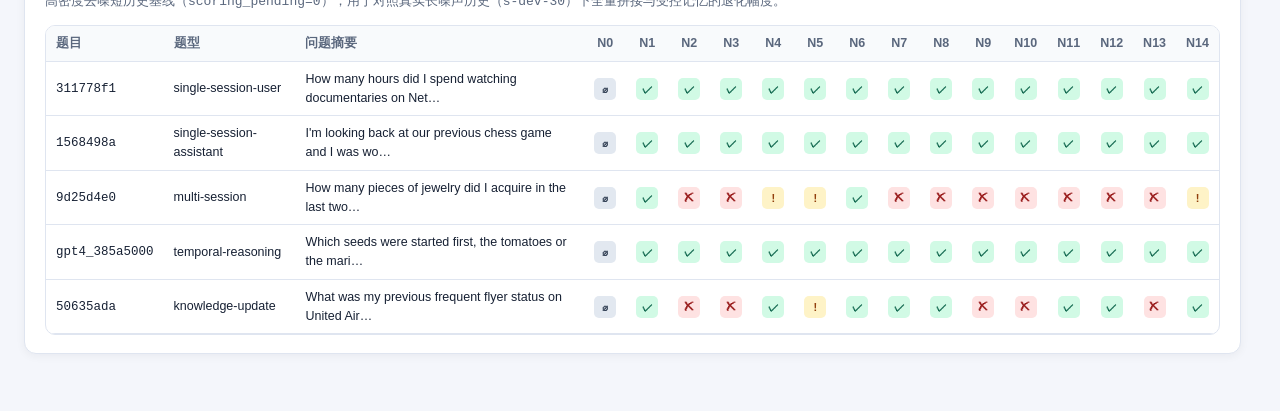
==== commit 5cc333ea: "Publish Showcase snapshot (2026-11-27 11:27:58 +0800)" ====
--- a/index.html
+++ b/index.html
@@ -43,8 +43,8 @@
           </div>
           <div class="glossary-item">
             <b>两套离线冻结探针计划（<code>Plan A</code> / <code>Plan B</code>）</b>
-            <div><b><code>Plan A</code></b>：冻结 <code>s-ku-10-v1</code> 原运行快照，对每题<strong>最后一条标注证据轮至末轮</strong>（共 330 题-轮 × 14 策略 = 4,620 格）逐轮只读重放，精确定位“哪一轮首次答错”。<br>
-            <b><code>Plan B</code></b>：对 <code>s-dev-30</code> 中 7 道典型反转题，在 <code>N8–N14</code> <strong>共同离散检查点</strong>（483 格，0 缺口）做统一冻结重放，消除在线探针触发频率不同带来的比较偏差。</div>
+            <div><b><code>Plan A</code></b>：冻结 <code>s-ku-10-v1</code> 原运行快照，对每题<strong>最后一条标注证据轮至末轮</strong>（共 330 题-轮 × 15 策略 = 4,950 格）逐轮只读重放，精确定位“哪一轮首次答错”。<br>
+            <b><code>Plan B</code></b>：对 <code>s-dev-30</code> 中 7 道典型反转题，在 <code>N6–N14</code> <strong>共同离散检查点</strong>（621 格）做统一冻结重放，消除在线探针触发频率不同带来的比较偏差。</div>
           </div>
           <div class="glossary-item">
             <b>题目徽章：<code>abs</code> / <code>开发暴露</code> / <code>Plan B</code> / <code>⚠ 不稳定</code></b>
@@ -59,8 +59,8 @@
       <div class="card">
         <div class="card-head">
           <div>
-            <h2>跨数据集 14+1 策略终态对比总表（s-dev-30 / s-ku-10 / oracle-5）</h2>
-            <div class="muted">统一采用 LongMemEval 公开基准与 ecnu-plus 问答/裁判模型；受控策略 B=8192，N1/N5 使用 131072 模型上下文上限，N6 为代码已就绪但暂缓批跑项。</div>
+            <h2>跨数据集 15 策略终态对比总表（s-dev-30 / s-ku-10 / oracle-5）</h2>
+            <div class="muted">统一采用 LongMemEval 公开基准与 ecnu-plus 问答/裁判模型；受控策略 B=8192，N1/N5 使用 131072 模型上下文上限，N0–N14 全部 15 个策略已完整执行并结算。总 Token 仅统计策略维护与终答消耗（不含探针与裁判评测开销）。</div>
           </div>
         </div>
         <div class="table-wrap" id="benchmarkTableWrap"></div>
@@ -90,8 +90,8 @@
       <div class="card">
         <div class="card-head">
           <div>
-            <h3>s-dev-30（30 题 × 14 策略 = 420 格）终态结果热力表</h3>
-            <div class="muted">来源批次：<code>longmemeval-s-dev-30-merged14--ecnu--20261120T003000000000+0800</code>（<code>scoring_pending=0</code>）。高亮带标签题为进入 Plan B 共同检查点深挖的 7 道样本。</div>
+            <h3>s-dev-30（30 题 × 15 策略 = 450 格）终态结果热力表</h3>
+            <div class="muted">来源批次：<code>longmemeval-s-dev-30-merged15--ecnu--20261124T150000000000+0800</code>（<code>scoring_pending=0</code>）。高亮带标签题为进入 Plan B 共同检查点深挖的 7 道样本。</div>
           </div>
           <div class="filter-bar">
             <select id="sdevTypeFilter">
@@ -109,6 +109,16 @@
         </div>
         <div class="table-wrap" id="sdevHeatmapWrap"></div>
       </div>
+
+      <div class="card">
+        <div class="card-head">
+          <div>
+            <h3>oracle-5（5 题 × 15 策略 = 75 格）终态结果热力表</h3>
+            <div class="muted">高密度去噪短历史基线（<code>scoring_pending=0</code>）；用于对照真实长噪声历史（<code>s-dev-30</code>）下全量拼接与受控记忆的退化幅度。</div>
+          </div>
+        </div>
+        <div class="table-wrap" id="oracle5HeatmapWrap"></div>
+      </div>
     </section>
 
     <!-- VIEW 2: STRATEGIES N0-N14 -->
@@ -150,8 +160,8 @@
             <div class="muted" id="matrixSub">点击任意单元格，直接进入该题该策略的首次转错边界轮次。</div>
           </div>
           <div class="filter-bar">
-            <button type="button" class="pill-btn active" data-plan="plan_a">Plan A · s-ku-10-v1（10 题 × 14 策略，4,472 探针）</button>
-            <button type="button" class="pill-btn" data-plan="plan_b">Plan B · s-dev-30 反转专题（7 题 × N8–N14，483 探针）</button>
+            <button type="button" class="pill-btn active" data-plan="plan_a">Plan A · s-ku-10-v1（10 题 × 15 策略，4,742 探针）</button>
+            <button type="button" class="pill-btn" data-plan="plan_b">Plan B · s-dev-30 反转专题（7 题 × N6–N14，587 探针）</button>
           </div>
         </div>
         <div id="planChecklistBanner" class="muted" style="margin-bottom:10px"></div>
@@ -257,8 +267,8 @@
         </div>
         <div class="glossary-grid">
           <div class="glossary-item">
-            <b>1. <code>s-dev-30</code>（<code>s-dev-30-merged14</code>）</b>
-            从公开 LongMemEval-S 抽取的 30 题分层开发集，覆盖 single-session、multi-session、temporal-reasoning、knowledge-update、preference 与拒答题（<code>_abs</code>）。单题通常超过 200–500 轮对话，真实检验 8192 预算下的长程记忆维护能力；总表共 420 格（30 题 × 14 策略，358 结算 + 58 溢出 + 4 预算错误，<code>scoring_pending=0</code>）。
+            <b>1. <code>s-dev-30</code>（<code>s-dev-30-merged15</code>）</b>
+            从公开 LongMemEval-S 抽取的 30 题分层开发集，覆盖 single-session、multi-session、temporal-reasoning、knowledge-update、preference 与拒答题（<code>_abs</code>）。单题通常超过 200–500 轮对话，真实检验 8192 预算下的长程记忆维护能力；总表共 450 格（30 题 × 15 策略，378 结算 + 58 溢出 + 14 预算错误，<code>scoring_pending=0</code>）。
           </div>
           <div class="glossary-item">
             <b>2. <code>s-ku-10</code>（<code>s-ku-10-v1</code>）</b>
@@ -270,11 +280,11 @@
           </div>
           <div class="glossary-item">
             <b>4. <code>Plan A</code>（尾段逐轮离线快照重放）</b>
-            针对 <code>s-ku-10-v1</code> 原运行（保存了每轮 <code>snapshots/turn_*.json</code>）的冻结重放计划。探测区间为每题“最后一条标注证据轮至末轮”（合计 330 个题-轮 × 14 策略 = 4,620 格，4,472 格完成探针、148 格为 <code>N1/N4/N5</code> 提前终止缺口），用于定位每题每个策略在哪一轮首次答错。
+            针对 <code>s-ku-10-v1</code> 原运行（保存了每轮 <code>snapshots/turn_*.json</code>）的冻结重放计划。探测区间为每题“最后一条标注证据轮至末轮”（合计 330 个题-轮 × 15 策略 = 4,950 格，4,742 格完成探针、208 格为 <code>N1/N4/N5/N6</code> 提前终止缺口），用于定位每题每个策略在哪一轮首次答错。
           </div>
           <div class="glossary-item">
             <b>5. <code>Plan B</code>（<code>s-dev-30</code> 反转题共同检查点）</b>
-            从 <code>s-dev-30</code> 挑选 7 道发生过正误反转的样本，在 <code>N8–N14</code> 七个策略的共同离散检查点上执行冻结重放（483 格，0 缺口），解决原运行在线探针只在各自维护轮触发（N8 350 次 vs N9/N10 628 次）导致无法同轴对比的问题。
+            从 <code>s-dev-30</code> 挑选 7 道发生过正误反转的样本，在 <code>N6–N14</code> 九个策略的共同离散检查点上执行冻结重放（621 格，587 格完成探针、34 格为 <code>N6</code> 预算终止缺口），解决原运行在线探针只在各自维护轮触发（N8 350 次 vs N9/N10 628 次）导致无法同轴对比的问题。
           </div>
           <div class="glossary-item">
             <b>6. <code>abs</code> / <code>拒答样本 (_abs)</code></b>
